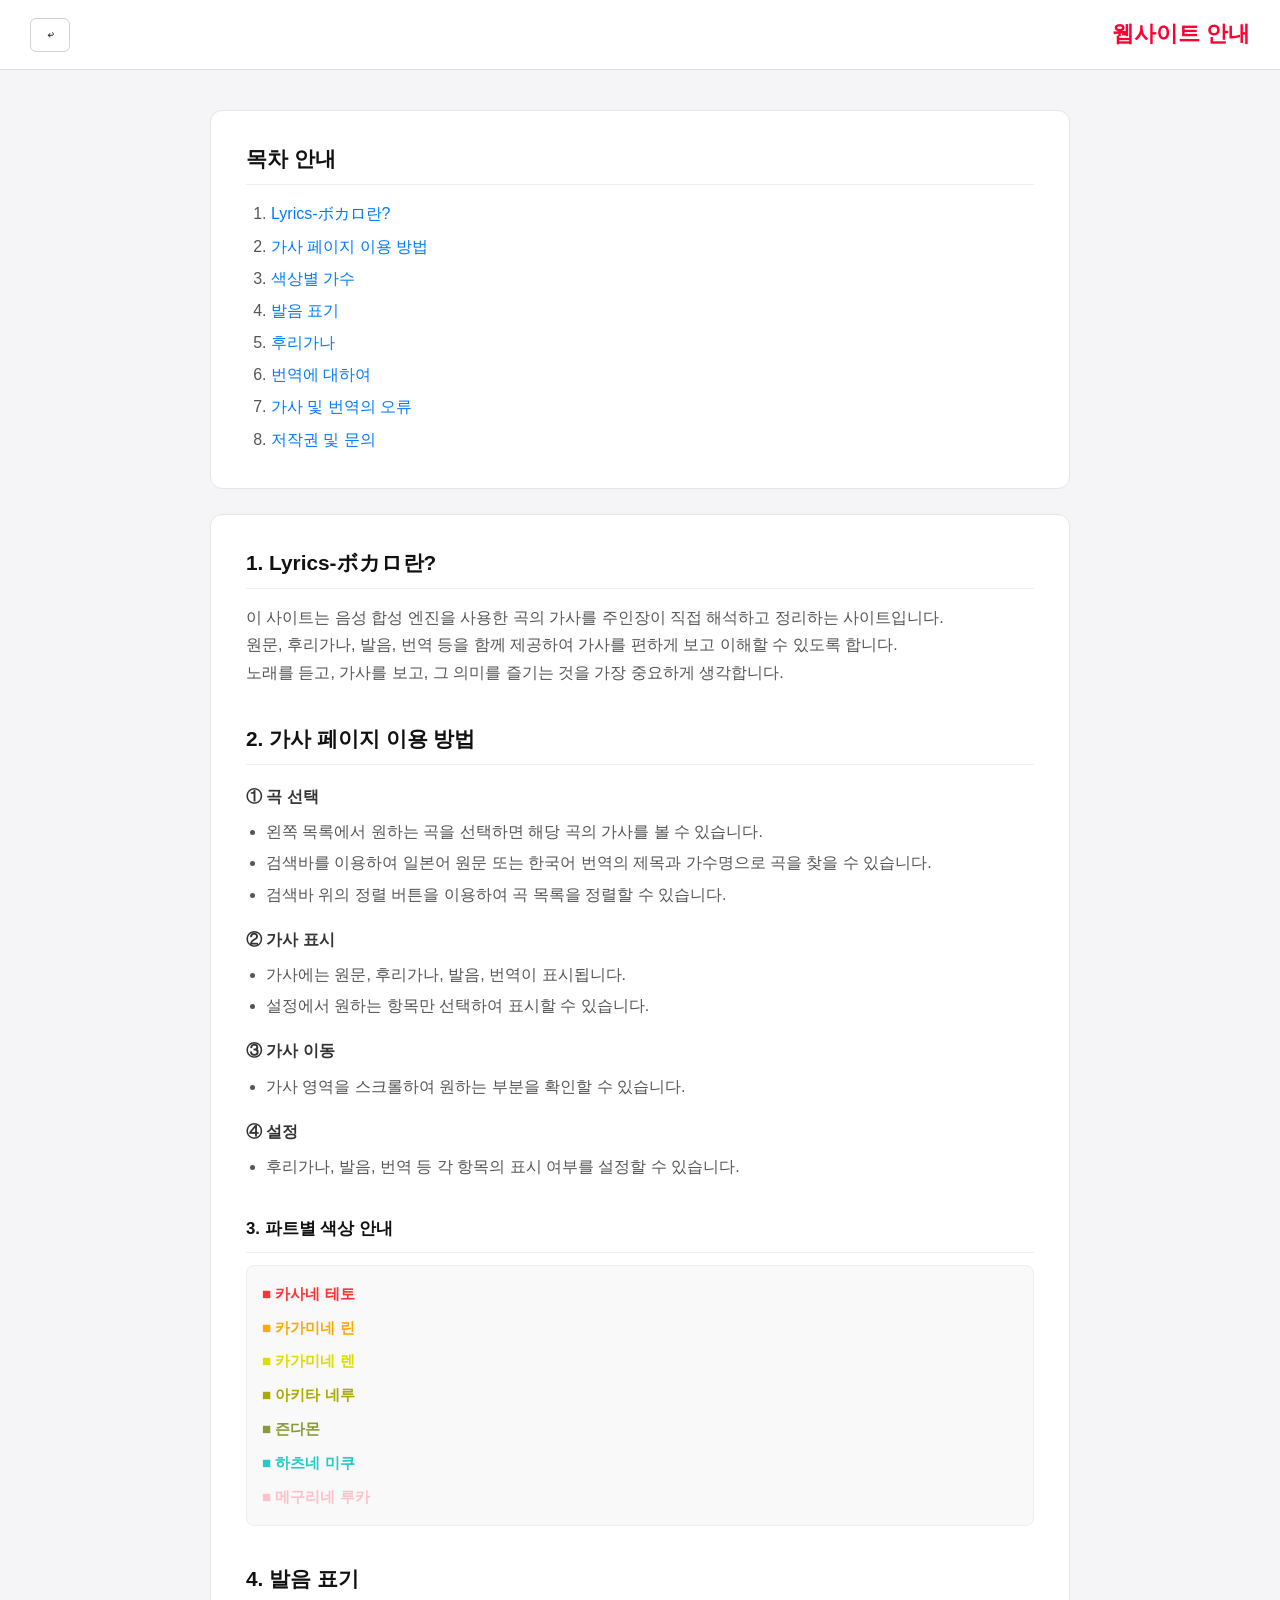
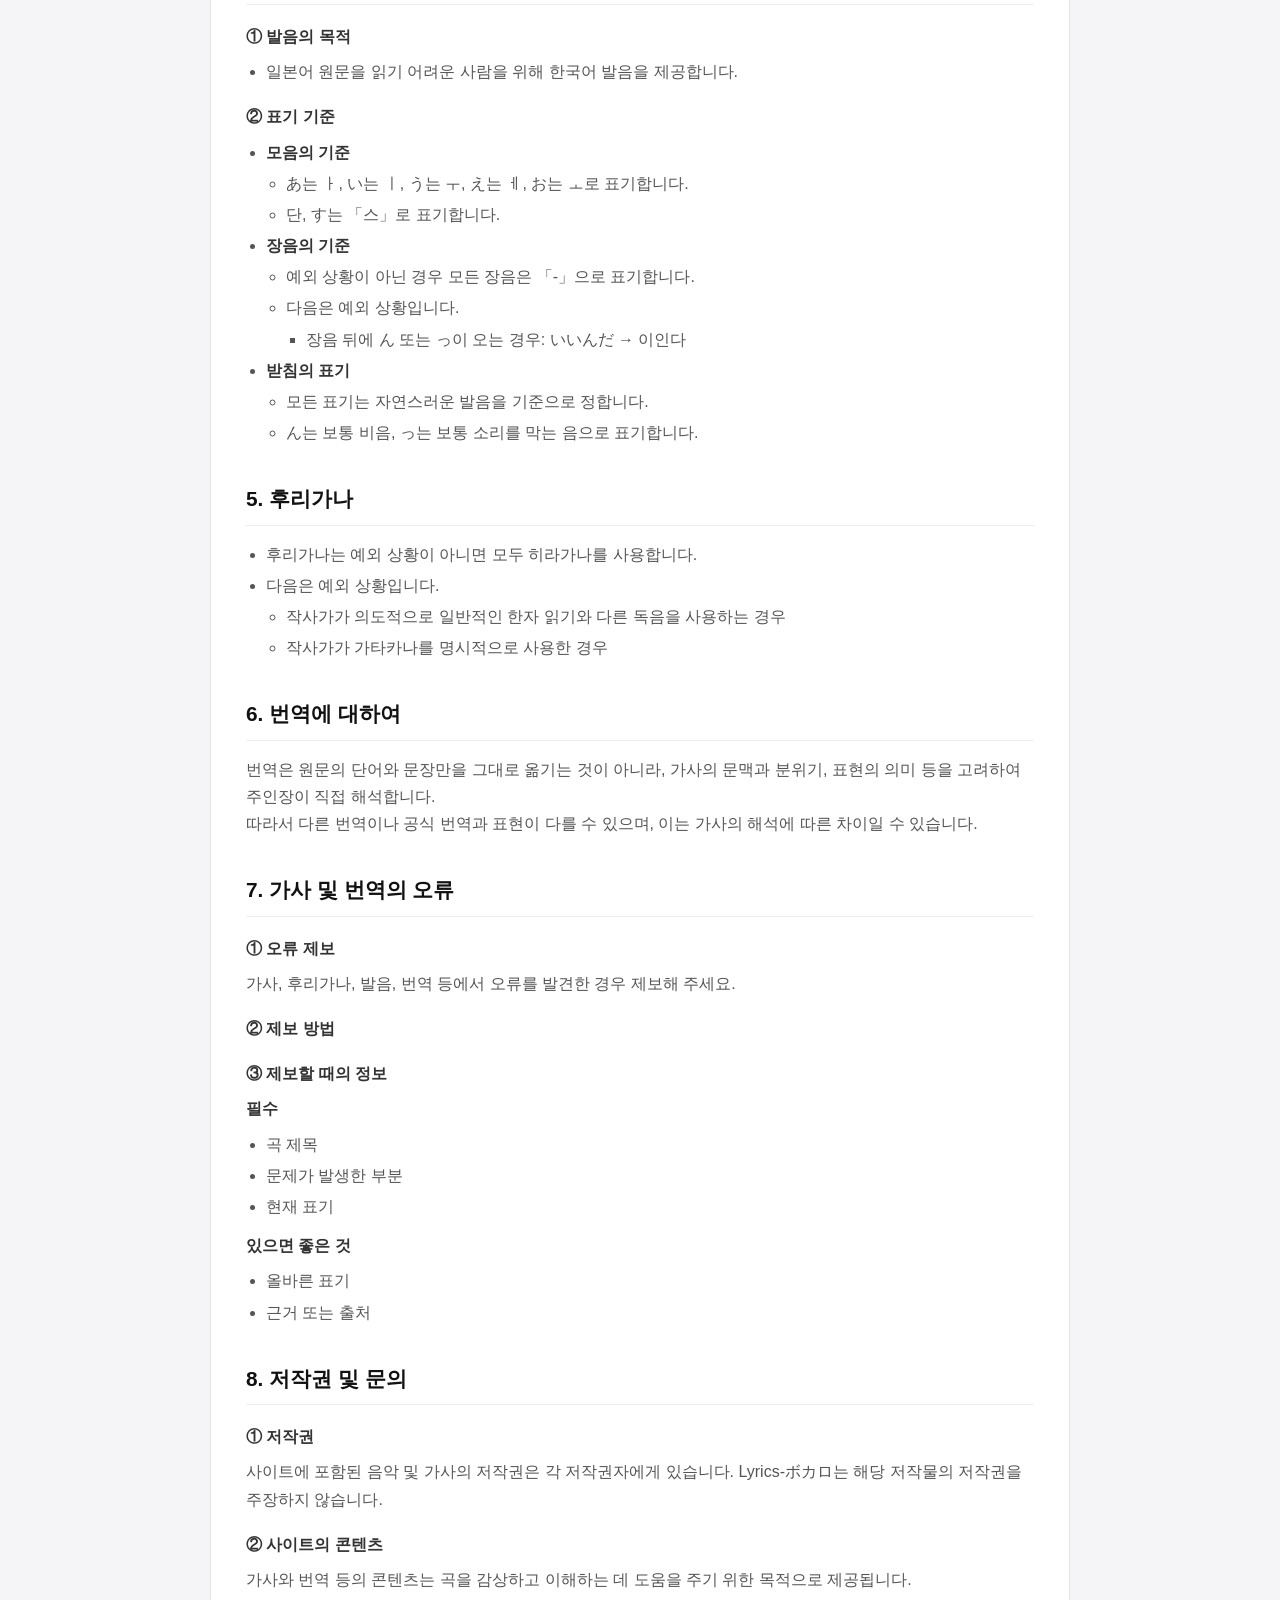
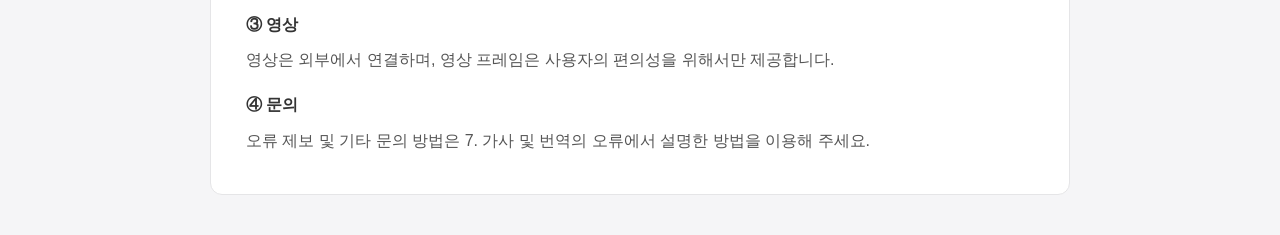
==== info.html @ 8a31f483 "v2.002-0 ```diff + 안내 페이지 추가 ```" ====
<!DOCTYPE html>
<html lang="ko">
<head>
    <meta charset="UTF-8">
    <meta name="viewport" content="width=device-width, initial-scale=1.0">
    <title>안내</title>
    <link rel="stylesheet" href="./info.css">
    <style>
        /* 모달 내부 섹션 공통 스타일 */
        .modal-section {
            margin-bottom: 20px;
            user-select: none;
        }

        /* 모달 내부 섹션 제목 */
        .section-title {
            font-weight: 700;
            margin-bottom: 12px;
            font-size: 1.05rem;
        }

        .singer-miku-legend { color: #25cac7; font-weight: bold; }
        .singer-teto-legend { color: #F33; font-weight: bold; }
        .singer-neru-legend { color: #AA0; font-weight: bold; }
        .singer-lin-legend { color: #FA0; font-weight: bold; }
        .singer-len-legend { color: #DD0; font-weight: bold; }
        .singer-zundamon-legend { color: #899b35; font-weight: bold; }
        .singer-ruka-legend { color: #FFC0CB; font-weight: bold; }
    </style>
</head>
<body>
    <header>
        <button id="close">↩</button>
        <h2>웹사이트 안내</h2>
    </header>

    <main>
        <section>
            <h3>목차 안내</h3>
            <ol>
                <li><a href="#1">Lyrics-ボカロ란?</a></li>
                <li><a href="#2">가사 페이지 이용 방법</a></li>
                <li><a href="#3">색상별 가수</a></li>
                <li><a href="#4">발음 표기</a></li>
                <li><a href="#5">후리가나</a></li>
                <li><a href="#6">번역에 대하여</a></li>
                <li><a href="#7">가사 및 번역의 오류</a></li>
                <li><a href="#8">저작권 및 문의</a></li>
            </ol>
        </section>

        <section>
            <!-- 1. 사이트 소개 -->
            <div>
                <h3 id="1">1. Lyrics-ボカロ란?</h3>
                <p>
                    이 사이트는 음성 합성 엔진을 사용한 곡의 가사를 주인장이 직접 해석하고 정리하는 사이트입니다.<br>
                    원문, 후리가나, 발음, 번역 등을 함께 제공하여 가사를 편하게 보고 이해할 수 있도록 합니다.<br>
                    노래를 듣고, 가사를 보고, 그 의미를 즐기는 것을 가장 중요하게 생각합니다.
                </p>
            </div>

            <!-- 2. 가사 페이지 이용 방법 -->
            <div>
                <h3 id="2">2. 가사 페이지 이용 방법</h3>

                <h4>① 곡 선택</h4>
                <ul>
                    <li>왼쪽 목록에서 원하는 곡을 선택하면 해당 곡의 가사를 볼 수 있습니다.</li>
                    <li>검색바를 이용하여 일본어 원문 또는 한국어 번역의 제목과 가수명으로 곡을 찾을 수 있습니다.</li>
                    <li>검색바 위의 정렬 버튼을 이용하여 곡 목록을 정렬할 수 있습니다.</li>
                </ul>

                <h4>② 가사 표시</h4>
                <ul>
                    <li>가사에는 원문, 후리가나, 발음, 번역이 표시됩니다.</li>
                    <li>설정에서 원하는 항목만 선택하여 표시할 수 있습니다.</li>
                </ul>

                <h4>③ 가사 이동</h4>
                <ul>
                    <li>가사 영역을 스크롤하여 원하는 부분을 확인할 수 있습니다.</li>
                </ul>

                <h4>④ 설정</h4>
                <ul>
                    <li>후리가나, 발음, 번역 등 각 항목의 표시 여부를 설정할 수 있습니다.</li>
                </ul>
            </div>

            <!-- 3. 색상 안내 -->
            <div class="modal-section">
                <h3 class="section-title" id="3">3. 파트별 색상 안내</h3>

                <div class="legend-grid">
                    <span class="singer-teto-legend">■ 카사네 테토</span>
                    <span class="singer-lin-legend">■ 카가미네 린</span>
                    <span class="singer-len-legend">■ 카가미네 렌</span>
                    <span class="singer-neru-legend">■ 아키타 네루</span>
                    <span class="singer-zundamon-legend">■ 즌다몬</span>
                    <span class="singer-miku-legend">■ 하츠네 미쿠</span>
                    <span class="singer-ruka-legend">■ 메구리네 루카</span>
                </div>
            </div>

            <!-- 4. 발음 표기 -->
            <div>
                <h3 id="4">4. 발음 표기</h3>

                <h4>① 발음의 목적</h4>
                <ul>
                    <li>일본어 원문을 읽기 어려운 사람을 위해 한국어 발음을 제공합니다.</li>
                </ul>

                <h4>② 표기 기준</h4>
                <ul>
                    <li>
                        <strong>모음의 기준</strong>
                        <ul>
                            <li>あ는 ㅏ, い는 ㅣ, う는 ㅜ, え는 ㅔ, お는 ㅗ로 표기합니다.</li>
                            <li>단, す는 「스」로 표기합니다.</li>
                        </ul>
                    </li>

                    <li>
                        <strong>장음의 기준</strong>
                        <ul>
                            <li>예외 상황이 아닌 경우 모든 장음은 「-」으로 표기합니다.</li>
                            <li>
                                다음은 예외 상황입니다.
                                <ul>
                                    <li>장음 뒤에 ん 또는 っ이 오는 경우: いいんだ → 이인다</li>
                                </ul>
                            </li>
                        </ul>
                    </li>

                    <li>
                        <strong>받침의 표기</strong>
                        <ul>
                            <li>모든 표기는 자연스러운 발음을 기준으로 정합니다.</li>
                            <li>ん는 보통 비음, っ는 보통 소리를 막는 음으로 표기합니다.</li>
                        </ul>
                    </li>
                </ul>
            </div>

            <!-- 5. 후리가나 -->
            <div>
                <h3 id="5">5. 후리가나</h3>

                <ul>
                    <li>후리가나는 예외 상황이 아니면 모두 히라가나를 사용합니다.</li>
                    <li>
                        다음은 예외 상황입니다.
                        <ul>
                            <li>작사가가 의도적으로 일반적인 한자 읽기와 다른 독음을 사용하는 경우</li>
                            <li>작사가가 가타카나를 명시적으로 사용한 경우</li>
                        </ul>
                    </li>
                </ul>
            </div>

            <!-- 6. 번역 -->
            <div>
                <h3 id="6">6. 번역에 대하여</h3>

                <p>
                    번역은 원문의 단어와 문장만을 그대로 옮기는 것이 아니라,
                    가사의 문맥과 분위기, 표현의 의미 등을 고려하여 주인장이 직접 해석합니다.<br>
                    따라서 다른 번역이나 공식 번역과 표현이 다를 수 있으며,
                    이는 가사의 해석에 따른 차이일 수 있습니다.
                </p>
            </div>

            <!-- 7. 오류 -->
            <div>
                <h3 id="7">7. 가사 및 번역의 오류</h3>

                <h4>① 오류 제보</h4>
                <p>
                    가사, 후리가나, 발음, 번역 등에서 오류를 발견한 경우 제보해 주세요.
                </p>

                <h4>② 제보 방법</h4>
                <p>
                    <!-- 추후 제보 방법 추가 -->
                </p>

                <h4>③ 제보할 때의 정보</h4>
                <strong>필수</strong>
                <ul>
                    <li>곡 제목</li>
                    <li>문제가 발생한 부분</li>
                    <li>현재 표기</li>
                </ul>

                <strong>있으면 좋은 것</strong>
                <ul>
                    <li>올바른 표기</li>
                    <li>근거 또는 출처</li>
                </ul>
            </div>

            <!-- 8. 저작권 및 문의 -->
            <div>
                <h3 id="8">8. 저작권 및 문의</h3>

                <h4>① 저작권</h4>
                <p>
                    사이트에 포함된 음악 및 가사의 저작권은 각 저작권자에게 있습니다.
                    Lyrics-ボカロ는 해당 저작물의 저작권을 주장하지 않습니다.
                </p>

                <h4>② 사이트의 콘텐츠</h4>
                <p>
                    가사와 번역 등의 콘텐츠는 곡을 감상하고 이해하는 데 도움을 주기 위한 목적으로 제공됩니다.
                </p>

                <h4>③ 영상</h4>
                <p>
                    영상은 외부에서 연결하며, 영상 프레임은 사용자의 편의성을 위해서만 제공합니다.
                </p>

                <h4>④ 문의</h4>
                <p>
                    오류 제보 및 기타 문의 방법은 7. 가사 및 번역의 오류에서 설명한 방법을 이용해 주세요.
                </p>
            </div>
        </section>
    </main>

    <script>
        document.getElementById('close').addEventListener('click', () => window.close());
    </script>
</body>
</html>

<!--
Lyrics-ボカロ
└─ 안내
   ├─ 1. Lyrics-ボカロ란?
   ├─ 2. 가사 페이지 이용 방법
   ├─ 3. 색상별 가수
   ├─ 4. 발음 표기
   ├─ 5. 후리가나
   ├─ 6. 번역에 대하여
   ├─ 7. 가사 및 번역의 오류
   └─ 8. 저작권 및 문의
-->
---- info.css ----
/* 전역 설정 및 초기화 */
* {
    box-sizing: border-box;
    margin: 0;
    padding: 0;
}

html,
body {
    min-height: 100%;
}


/* ==========================================================================
   기본 페이지 디자인
   ========================================================================== */

body {
    font-family: 'Pretendard', 'Kosugi Maru', sans-serif;
    background-color: #f5f5f7;
    color: #333;
    line-height: 1.7;
}


/* ==========================================================================
   상단 헤더
   ========================================================================== */

header {
    width: 100%;
    height: 70px;

    display: flex;
    align-items: center;
    justify-content: space-between;

    padding: 0 30px;

    background-color: #ffffff;
    border-bottom: 1px solid #ddd;
}

header h2 {
    font-size: 1.4rem;
    color: #ff0033;
    user-select: none;
}

header button {
    width: 40px;
    height: 34px;

    background-color: transparent;
    border: 1px solid #d1d1d6;
    border-radius: 6px;

    cursor: pointer;
    font-family: inherit;

    transition: background-color 0.2s ease;
}

header button:hover {
    background-color: #e5e5ea;
}


/* ==========================================================================
   메인 영역
   ========================================================================== */

main {
    width: 100%;
    max-width: 900px;

    margin: 40px auto;
    padding: 0 20px;
}


/* ==========================================================================
   섹션 공통
   ========================================================================== */

main > section {
    background-color: #ffffff;

    border: 1px solid #e5e5e7;
    border-radius: 12px;

    padding: 30px 35px;
    margin-bottom: 25px;
}


/* 목차 */
main > section:first-child {
    margin-bottom: 25px;
}

main > section:first-child h3 {
    margin-bottom: 15px;
}


/* ==========================================================================
   목차
   ========================================================================== */

main > section:first-child ol {
    padding-left: 25px;
}

main > section:first-child li {
    margin: 5px 0;
}

main > section:first-child a {
    color: #007aff;
    text-decoration: none;

    transition: opacity 0.2s ease;
}

main > section:first-child a:hover {
    opacity: 0.7;
}


/* ==========================================================================
   안내 내용
   ========================================================================== */

main > section:nth-child(2) > div {
    margin-bottom: 35px;
}

main > section:nth-child(2) > div:last-child {
    margin-bottom: 0;
}


/* ==========================================================================
   제목
   ========================================================================== */

main h3 {
    margin-bottom: 15px;
    padding-bottom: 8px;

    font-size: 1.3rem;
    color: #111;

    border-bottom: 1px solid #eee;
}

main h4 {
    margin-top: 18px;
    margin-bottom: 8px;

    font-size: 1rem;
    color: #333;
}


/* ==========================================================================
   본문
   ========================================================================== */

main p {
    margin-bottom: 10px;
    color: #555;
}


/* ==========================================================================
   목록
   ========================================================================== */

main ul {
    margin: 8px 0 12px 20px;
}

main li {
    margin: 4px 0;
    color: #555;
}


/* 중첩 목록 */
main ul ul {
    margin-top: 4px;
    margin-bottom: 4px;
}


/* ==========================================================================
   파트별 색상 안내
   ========================================================================== */

.modal-section {
    margin-bottom: 35px;
    user-select: none;
}

.section-title {
    font-weight: 700;
    margin-bottom: 15px;
    font-size: 1.3rem;
}


/* 가수 색상 목록 */
.legend-grid {
    display: flex;
    flex-direction: column;
    gap: 8px;

    margin-top: 10px;
    padding: 15px;

    background-color: #f9f9f9;
    border: 1px solid #eee;
    border-radius: 8px;

    font-size: 0.95rem;
}


/* 가수별 색상 */

.singer-miku-legend {
    color: #25cac7;
    font-weight: bold;
}

.singer-teto-legend {
    color: #F33;
    font-weight: bold;
}

.singer-neru-legend {
    color: #AA0;
    font-weight: bold;
}

.singer-lin-legend {
    color: #FA0;
    font-weight: bold;
}

.singer-len-legend {
    color: #DD0;
    font-weight: bold;
}

.singer-zundamon-legend {
    color: #899b35;
    font-weight: bold;
}

.singer-ruka-legend {
    color: #FFC0CB;
    font-weight: bold;
}


/* ==========================================================================
   강조
   ========================================================================== */

main strong {
    color: #333;
}


/* ==========================================================================
   모바일 반응형 디자인
   ========================================================================== */

@media (max-width: 700px) {

    header {
        height: 60px;
        padding: 0 15px;
    }

    header h2 {
        font-size: 1.2rem;
    }

    main {
        margin: 15px auto;
        padding: 0 10px;
    }

    main > section {
        padding: 25px 20px;
        border-radius: 10px;
    }

    main h3 {
        font-size: 1.2rem;
    }

    main p,
    main li {
        font-size: 0.95rem;
    }

    .legend-grid {
        padding: 12px;
    }
}


/* ==========================================================================
   다크모드 지원
   ========================================================================== */

@media (prefers-color-scheme: dark) {

    body {
        background-color: #121212;
        color: #e0e0e0;
    }


    /* 헤더 */
    header {
        background-color: #1e1e1e;
        border-color: #333;
    }

    header h2 {
        color: #ff0033;
    }

    header button {
        border-color: #555;
        color: #e0e0e0;
    }

    header button:hover {
        background-color: #2c2c2c;
    }


    /* 본문 */
    main > section {
        background-color: #1e1e1e;
        border-color: #333;
    }


    /* 제목 */
    main h3 {
        color: #fff;
        border-color: #333;
    }

    main h4 {
        color: #e0e0e0;
    }


    /* 본문 */
    main p,
    main li {
        color: #bbb;
    }


    /* 목차 */
    main > section:first-child a {
        color: #66b2ff;
    }


    /* 색상 안내 */
    .legend-grid {
        background-color: #2c2c2c;
        border-color: #444;
    }


    /* 강조 */
    main strong {
        color: #e0e0e0;
    }
}
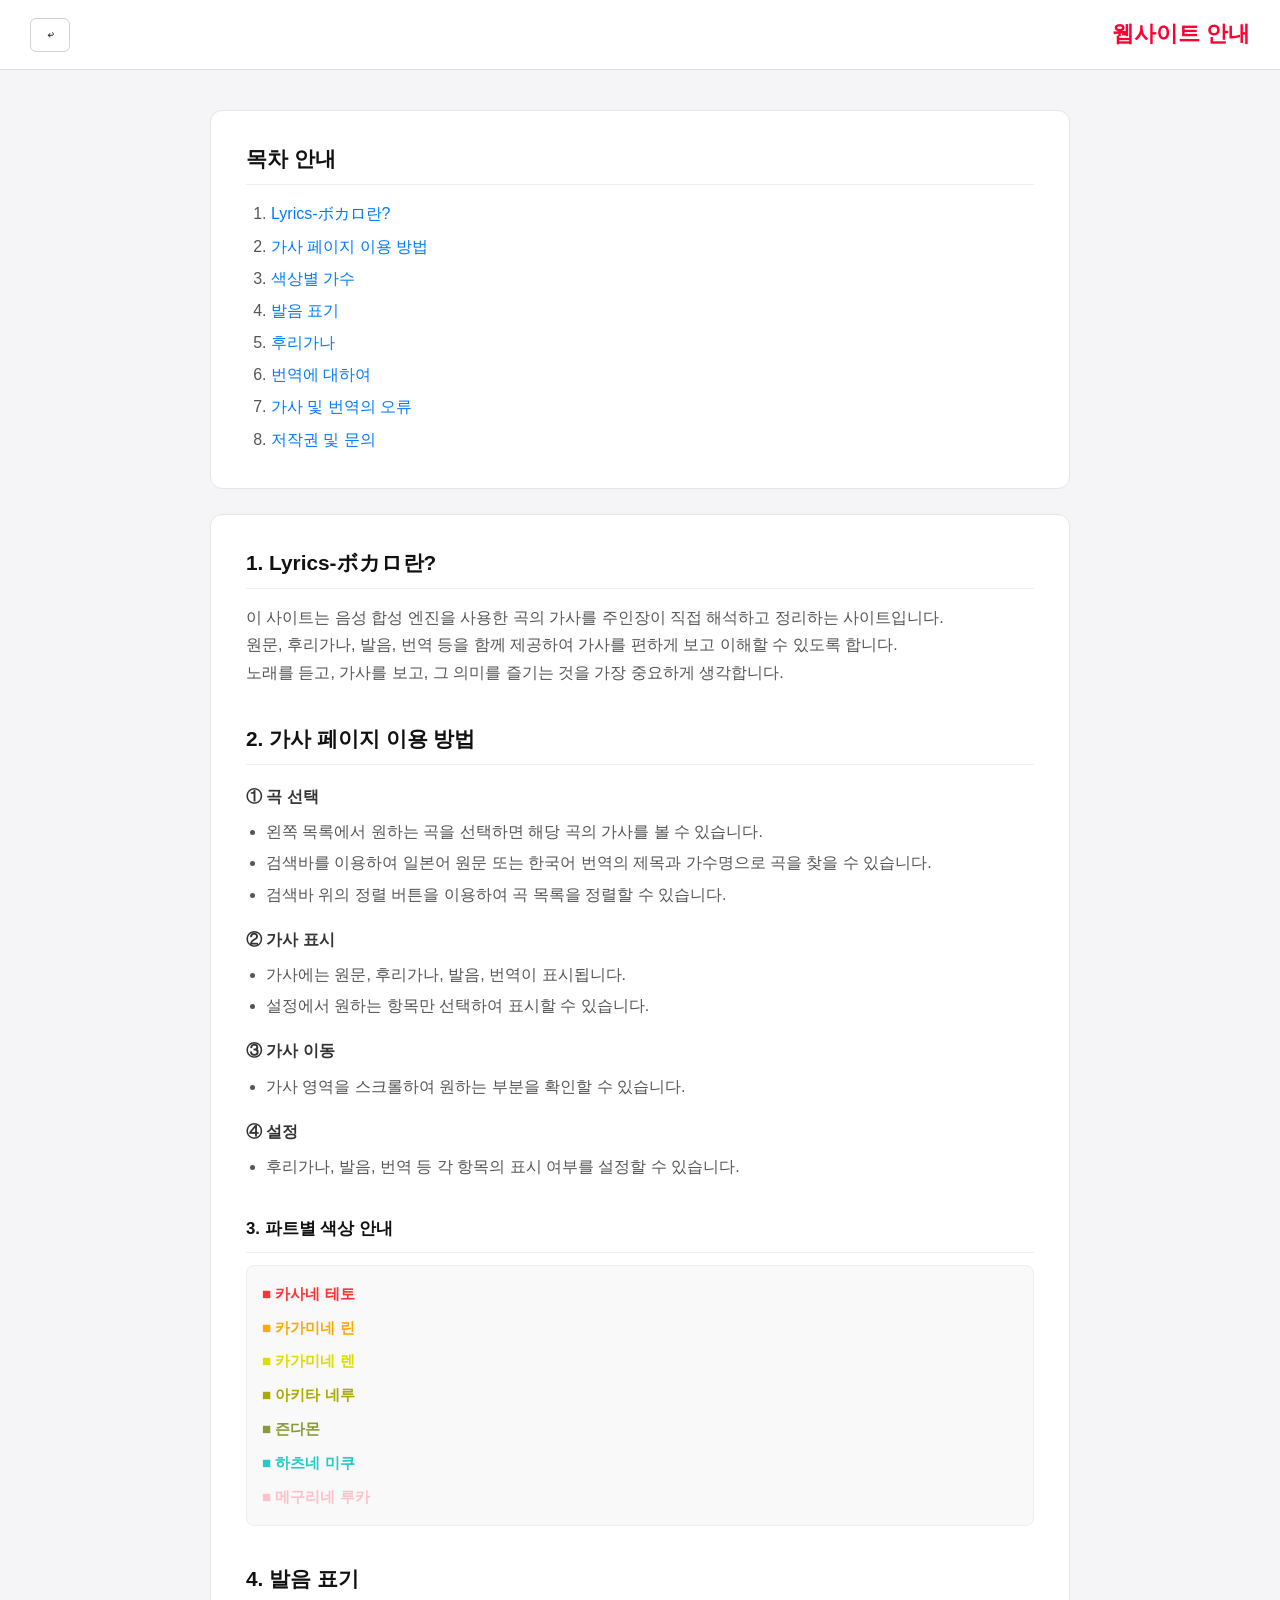
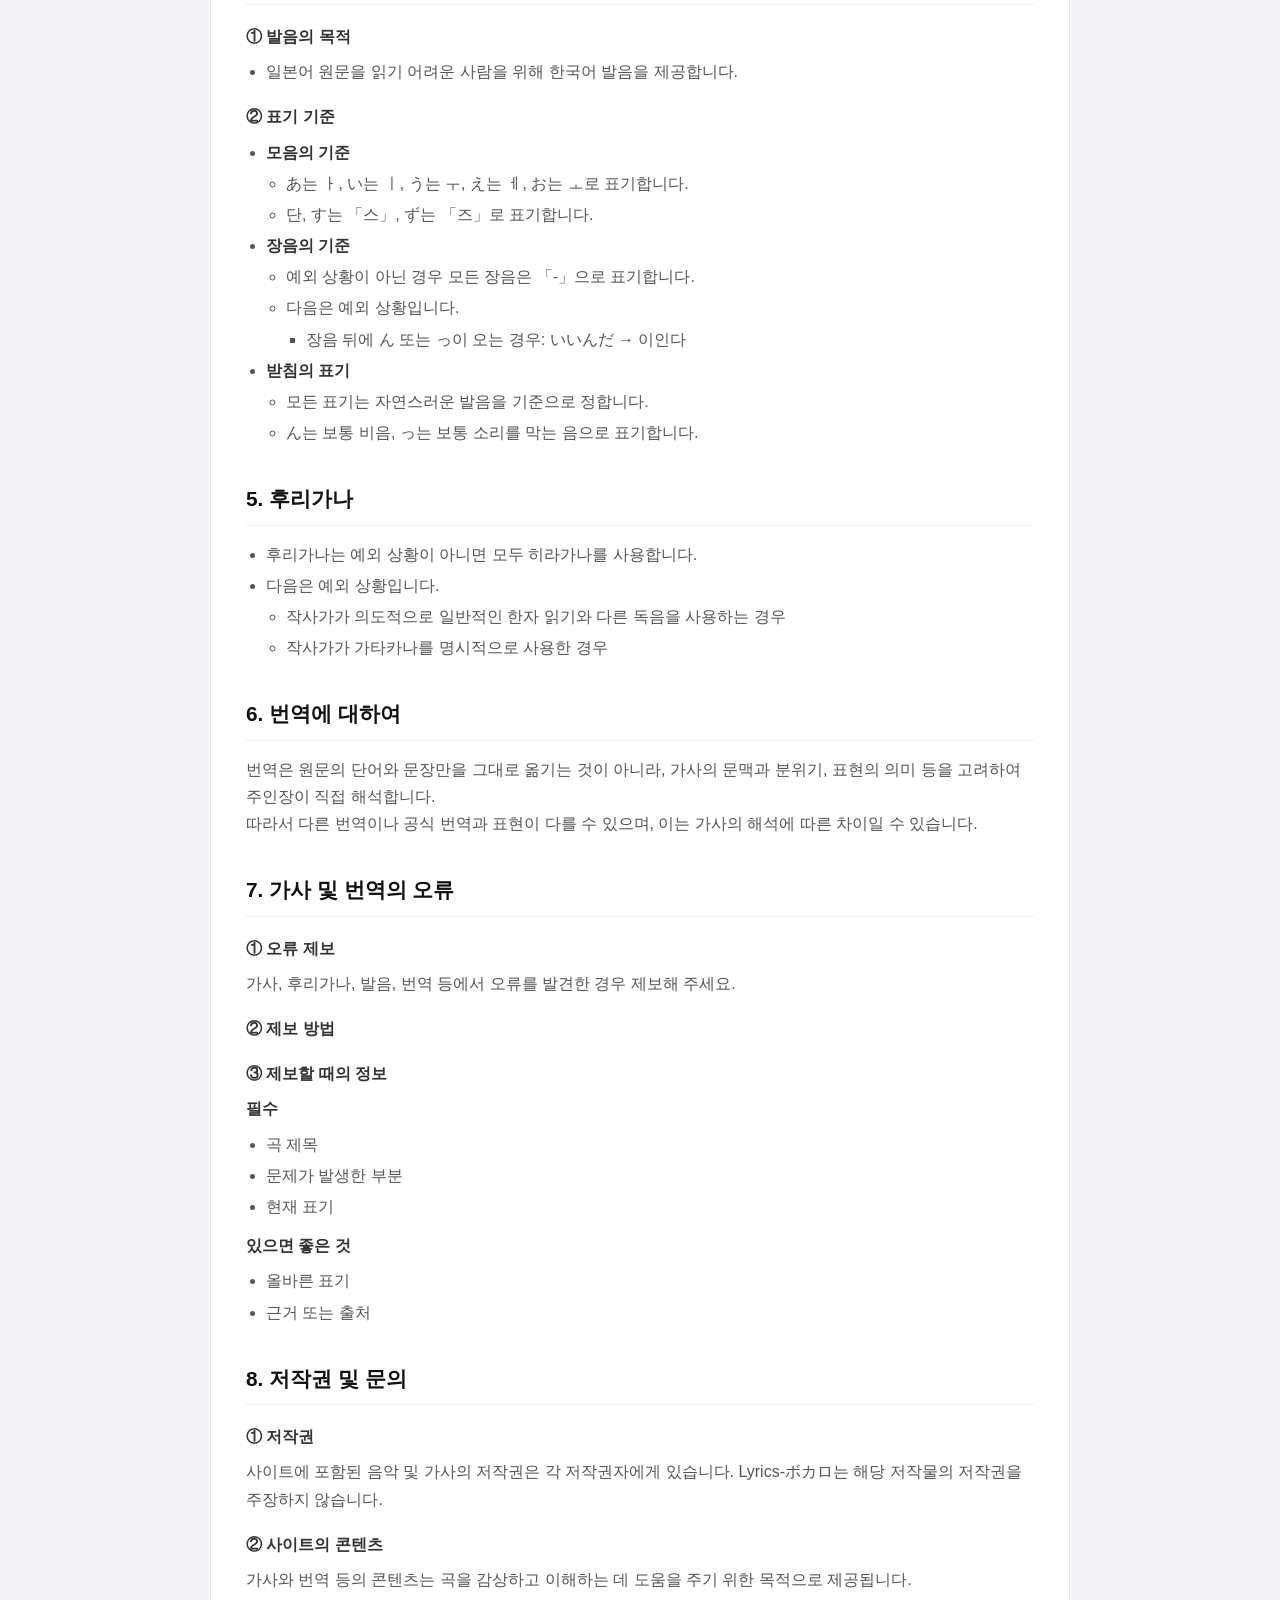
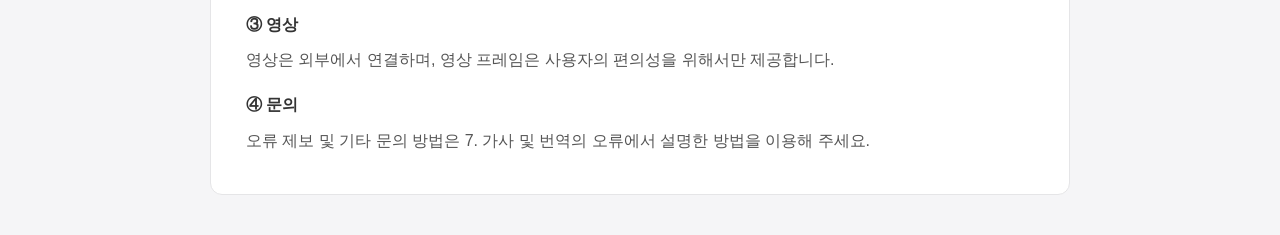
==== commit 5a8dac90: "v2.003-0 이번 패치로 변경된 점: `diff + 곡 추가     - 初音ミクの激唱     - シティライツ     - 人生  + 기능 추가     - 가사 줄 간격 조정   " ====
--- a/info.html
+++ b/info.html
@@ -118,7 +118,7 @@
                         <strong>모음의 기준</strong>
                         <ul>
                             <li>あ는 ㅏ, い는 ㅣ, う는 ㅜ, え는 ㅔ, お는 ㅗ로 표기합니다.</li>
-                            <li>단, す는 「스」로 표기합니다.</li>
+                            <li>단, す는 「스」, ず는 「즈」로 표기합니다.</li>
                         </ul>
                     </li>
 
